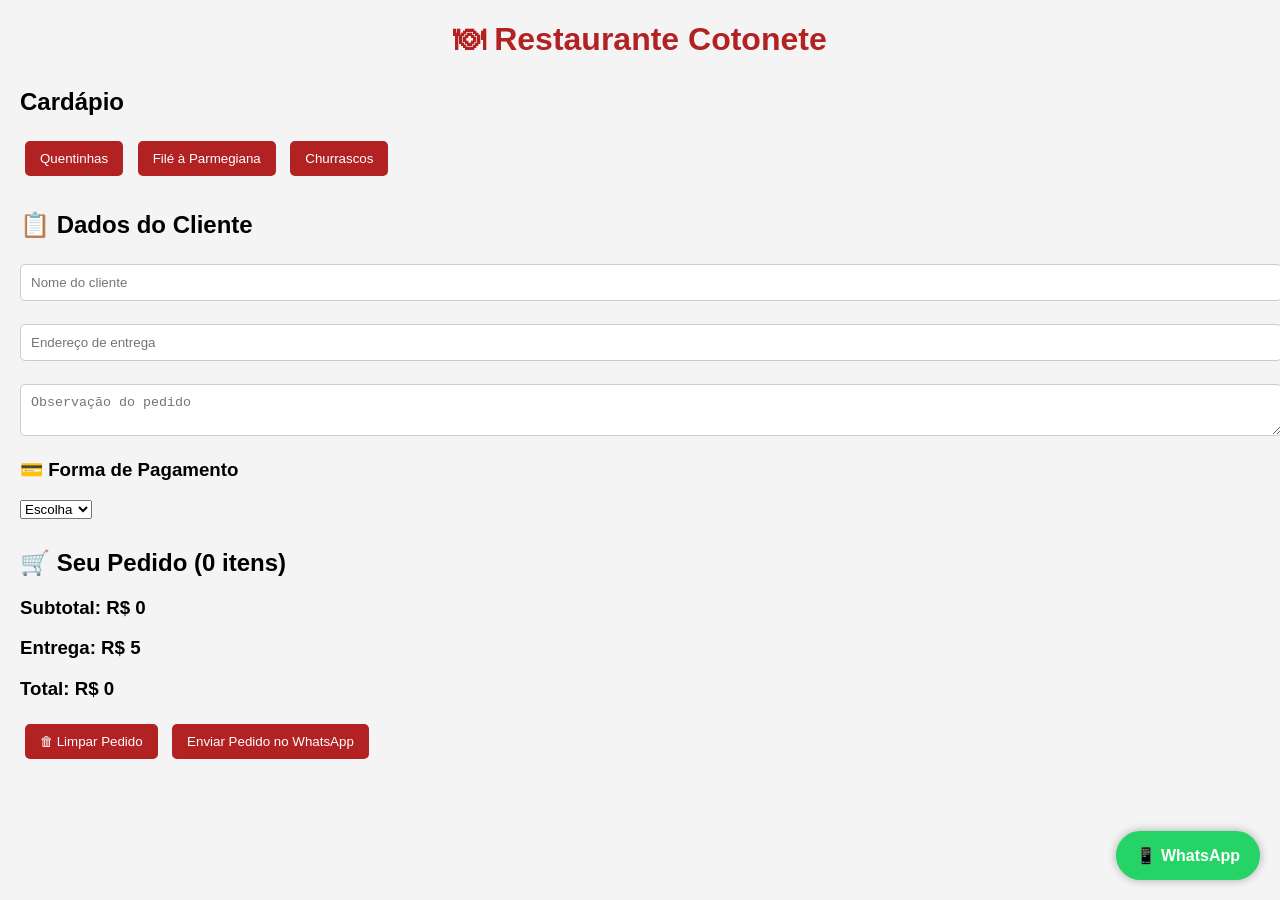
==== index.html @ be073d1e "Add files via upload" ====
<!DOCTYPE html>
<html lang="pt-BR">
<head>

<meta charset="UTF-8">
<meta name="viewport" content="width=device-width, initial-scale=1.0">

<title>Restaurante Cotonete</title>

<link rel="stylesheet" href="css/style.css">

</head>

<body>

<h1>🍽 Restaurante Cotonete</h1>

<h2>Cardápio</h2>

<button onclick="mostrarCategoria('quentinhas')">Quentinhas</button>
<button onclick="mostrarCategoria('parmegiana')">Filé à Parmegiana</button>
<button onclick="mostrarCategoria('churrasco')">Churrascos</button>

<div id="produtos"></div>

<h2>📋 Dados do Cliente</h2>

<input id="nomeCliente" placeholder="Nome do cliente">

<br><br>

<input id="enderecoCliente" placeholder="Endereço de entrega">

<br><br>

<textarea id="observacao" placeholder="Observação do pedido"></textarea>

<h3>💳 Forma de Pagamento</h3>

<select id="pagamento" onchange="verificarPagamento()">

<option value="">Escolha</option>

<option value="Dinheiro">Dinheiro</option>

<option value="Pix">Pix</option>

<option value="Cartão">Cartão</option>

</select>

<div id="trocoDiv" style="display:none; margin-top:10px;">

<input id="troco" placeholder="Troco para quanto?">

</div>

<h2>🛒 Seu Pedido (<span id="contadorItens">0</span> itens)</h2>

<ul id="listaPedido"></ul>

<h3>Subtotal: R$ <span id="subtotal">0</span></h3>

<h3>Entrega: R$ <span id="taxaEntrega">5</span></h3>

<h3>Total: R$ <span id="total">0</span></h3>

<button onclick="limparPedido()">🗑 Limpar Pedido</button>

<button onclick="enviarPedido()">Enviar Pedido no WhatsApp</button>

<script src="data/produtos.js"></script>
<script src="js/script.js"></script>

<a href="https://wa.me/5586998677278" class="whatsapp-botao" target="_blank">
📱 WhatsApp
</a>

</body>
</html>
---- css/style.css ----
body{
    font-family: Arial, Helvetica, sans-serif;
    background-color: #f4f4f4;
    margin: 20px;
}

h1{
    text-align: center;
    color: #b22222;
}

h2{
    margin-top: 30px;
}

button{
    background-color: #b22222;
    color: white;
    border: none;
    padding: 10px 15px;
    margin: 5px;
    cursor: pointer;
    border-radius: 5px;
}

button:hover{
    background-color: #8b0000;
}

#produtos div{
    background: white;
    padding: 15px;
    margin-top: 10px;
    border-radius: 8px;
    box-shadow: 0px 0px 5px rgba(0,0,0,0.1);
}

input, textarea{
    width: 100%;
    padding: 10px;
    margin-top: 5px;
    border-radius: 5px;
    border: 1px solid #ccc;
}

ul{
    list-style: none;
    padding: 0;
}

li{
    background: white;
    padding: 10px;
    margin-top: 5px;
    border-radius: 5px;
}
.whatsapp-botao{

position: fixed;

bottom: 20px;

right: 20px;

background-color: #25D366;

color: white;

padding: 15px 20px;

border-radius: 50px;

font-weight: bold;

text-decoration: none;

box-shadow: 0px 0px 10px rgba(0,0,0,0.3);

}

.whatsapp-botao:hover{

background-color: #1ebe5d;

}
#produtos{
display:grid;
grid-template-columns:repeat(auto-fit,minmax(200px,1fr));
gap:15px;
}

#produtos div{
background:white;
padding:15px;
border-radius:10px;
box-shadow:0px 0px 8px rgba(0,0,0,0.1);
text-align:center;
}
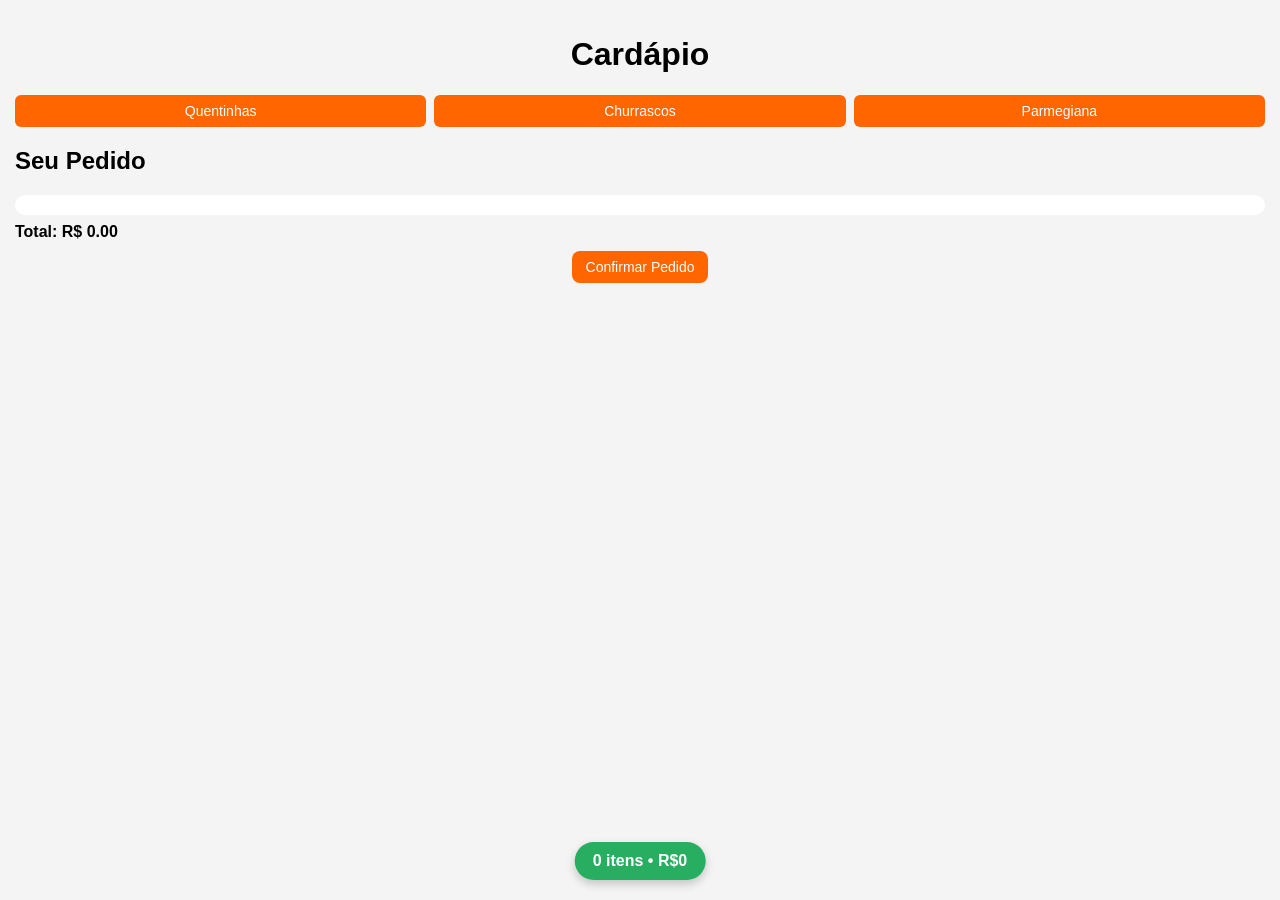
==== commit 4a81336e: "Add files via upload" ====
--- a/index.html
+++ b/index.html
@@ -1,11 +1,12 @@
 <!DOCTYPE html>
 <html lang="pt-BR">
+
 <head>
 
 <meta charset="UTF-8">
 <meta name="viewport" content="width=device-width, initial-scale=1.0">
 
-<title>Restaurante Cotonete</title>
+<title>Cardápio</title>
 
 <link rel="stylesheet" href="css/style.css">
 
@@ -13,68 +14,51 @@
 
 <body>
 
-<h1>🍽 Restaurante Cotonete</h1>
+<h1>Cardápio</h1>
 
-<h2>Cardápio</h2>
+<div class="categorias">
 
 <button onclick="mostrarCategoria('quentinhas')">Quentinhas</button>
-<button onclick="mostrarCategoria('parmegiana')">Filé à Parmegiana</button>
-<button onclick="mostrarCategoria('churrasco')">Churrascos</button>
+<button onclick="mostrarCategoria('churrascos')">Churrascos</button>
+<button onclick="mostrarCategoria('parmegiana')">Parmegiana</button>
+
+</div>
 
 <div id="produtos"></div>
 
-<h2>📋 Dados do Cliente</h2>
+<h2>Seu Pedido</h2>
 
-<input id="nomeCliente" placeholder="Nome do cliente">
+<div id="listaPedido"></div>
 
-<br><br>
+<div class="total">
+Total: R$ <span id="total">0</span>
+</div>
 
-<input id="enderecoCliente" placeholder="Endereço de entrega">
+<div class="botoesPedido">
 
-<br><br>
-
-<textarea id="observacao" placeholder="Observação do pedido"></textarea>
-
-<h3>💳 Forma de Pagamento</h3>
-
-<select id="pagamento" onchange="verificarPagamento()">
-
-<option value="">Escolha</option>
-
-<option value="Dinheiro">Dinheiro</option>
-
-<option value="Pix">Pix</option>
-
-<option value="Cartão">Cartão</option>
-
-</select>
-
-<div id="trocoDiv" style="display:none; margin-top:10px;">
-
-<input id="troco" placeholder="Troco para quanto?">
+<button class="confirmar" onclick="confirmarPedido()">
+Confirmar Pedido
+</button>
 
 </div>
 
-<h2>🛒 Seu Pedido (<span id="contadorItens">0</span> itens)</h2>
+<div id="aviso">Produto adicionado</div>
 
-<ul id="listaPedido"></ul>
+<!-- carrinho fixo -->
 
-<h3>Subtotal: R$ <span id="subtotal">0</span></h3>
+<div id="carrinhoBar" onclick="confirmarPedido()">
 
-<h3>Entrega: R$ <span id="taxaEntrega">5</span></h3>
+<span id="resumoCarrinho">
 
-<h3>Total: R$ <span id="total">0</span></h3>
+0 itens • R$0
 
-<button onclick="limparPedido()">🗑 Limpar Pedido</button>
+</span>
 
-<button onclick="enviarPedido()">Enviar Pedido no WhatsApp</button>
+</div>
 
 <script src="data/produtos.js"></script>
 <script src="js/script.js"></script>
 
-<a href="https://wa.me/5586998677278" class="whatsapp-botao" target="_blank">
-📱 WhatsApp
-</a>
+</body>
 
-</body>
 </html>
--- a/css/style.css
+++ b/css/style.css
@@ -1,98 +1,220 @@
 body{
-    font-family: Arial, Helvetica, sans-serif;
-    background-color: #f4f4f4;
-    margin: 20px;
+
+font-family:Arial;
+background:#f4f4f4;
+margin:0;
+padding:15px;
+
 }
 
 h1{
-    text-align: center;
-    color: #b22222;
-}
-
-h2{
-    margin-top: 30px;
-}
-
-button{
-    background-color: #b22222;
-    color: white;
-    border: none;
-    padding: 10px 15px;
-    margin: 5px;
-    cursor: pointer;
-    border-radius: 5px;
-}
-
-button:hover{
-    background-color: #8b0000;
-}
-
-#produtos div{
-    background: white;
-    padding: 15px;
-    margin-top: 10px;
-    border-radius: 8px;
-    box-shadow: 0px 0px 5px rgba(0,0,0,0.1);
-}
-
-input, textarea{
-    width: 100%;
-    padding: 10px;
-    margin-top: 5px;
-    border-radius: 5px;
-    border: 1px solid #ccc;
-}
-
-ul{
-    list-style: none;
-    padding: 0;
-}
-
-li{
-    background: white;
-    padding: 10px;
-    margin-top: 5px;
-    border-radius: 5px;
-}
-.whatsapp-botao{
-
-position: fixed;
-
-bottom: 20px;
-
-right: 20px;
-
-background-color: #25D366;
-
-color: white;
-
-padding: 15px 20px;
-
-border-radius: 50px;
-
-font-weight: bold;
-
-text-decoration: none;
-
-box-shadow: 0px 0px 10px rgba(0,0,0,0.3);
-
-}
-
-.whatsapp-botao:hover{
-
-background-color: #1ebe5d;
-
-}
-#produtos{
-display:grid;
-grid-template-columns:repeat(auto-fit,minmax(200px,1fr));
-gap:15px;
-}
-
-#produtos div{
+
+text-align:center;
+
+}
+
+.categorias{
+
+display:flex;
+gap:8px;
+overflow-x:auto;
+margin-bottom:15px;
+
+}
+
+.categorias button{
+
+flex:1;
+font-size:14px;
+padding:8px;
+background:#ff6600;
+border:none;
+color:white;
+border-radius:6px;
+
+}
+
+/* PRODUTO */
+
+.produto{
+
 background:white;
-padding:15px;
+padding:12px;
 border-radius:10px;
-box-shadow:0px 0px 8px rgba(0,0,0,0.1);
-text-align:center;
+margin-bottom:10px;
+box-shadow:0 2px 5px rgba(0,0,0,0.08);
+
+}
+
+.produto h3{
+
+font-size:16px;
+margin:0;
+
+}
+
+.preco{
+
+font-weight:bold;
+
+}
+
+.acomp{
+
+font-size:12px;
+color:#777;
+line-height:1.4;
+
+}
+
+/* CONTROLE */
+
+.controle{
+
+display:flex;
+align-items:center;
+gap:8px;
+margin-top:8px;
+
+}
+
+.controle button{
+
+width:28px;
+height:28px;
+border-radius:6px;
+font-size:16px;
+background:#eee;
+border:none;
+
+}
+
+.add{
+
+margin-top:8px;
+background:#27ae60;
+padding:6px 12px;
+font-size:13px;
+border-radius:6px;
+border:none;
+color:white;
+
+}
+
+/* PEDIDO */
+
+#listaPedido{
+
+background:white;
+padding:10px;
+border-radius:10px;
+margin-top:10px;
+
+}
+
+.pedidoItem{
+
+display:flex;
+justify-content:space-between;
+font-size:14px;
+margin-bottom:5px;
+
+}
+
+.total{
+
+font-weight:bold;
+margin-top:8px;
+
+}
+
+.botoesPedido{
+
+display:flex;
+justify-content:center;
+margin-top:10px;
+
+}
+
+.confirmar{
+
+padding:8px 14px;
+font-size:14px;
+background:#ff6600;
+border:none;
+color:white;
+border-radius:8px;
+
+}
+
+.cancelar{
+
+flex:1;
+padding:10px;
+background:#e74c3c;
+border:none;
+color:white;
+border-radius:8px;
+
+}
+
+/* AVISO */
+
+#aviso{
+
+position:fixed;
+bottom:90px;
+left:50%;
+transform:translateX(-50%);
+background:#2ecc71;
+color:white;
+padding:8px 18px;
+border-radius:20px;
+font-size:13px;
+opacity:0;
+transition:0.3s;
+
+}
+
+#aviso.mostrar{
+
+opacity:1;
+
+}
+
+/* CARRINHO FIXO */
+
+#carrinhoBar{
+
+position:fixed;
+bottom:20px;
+left:50%;
+transform:translateX(-50%);
+
+background:#27ae60;
+color:white;
+
+padding:10px 18px;
+
+border-radius:25px;
+
+font-weight:bold;
+
+box-shadow:0 4px 10px rgba(0,0,0,0.2);
+
+cursor:pointer;
+
+}
+.remover{
+
+background:none;
+border:none;
+font-size:16px;
+cursor:pointer;
+
+}
+body{
+
+padding-bottom:120px;
+
 }
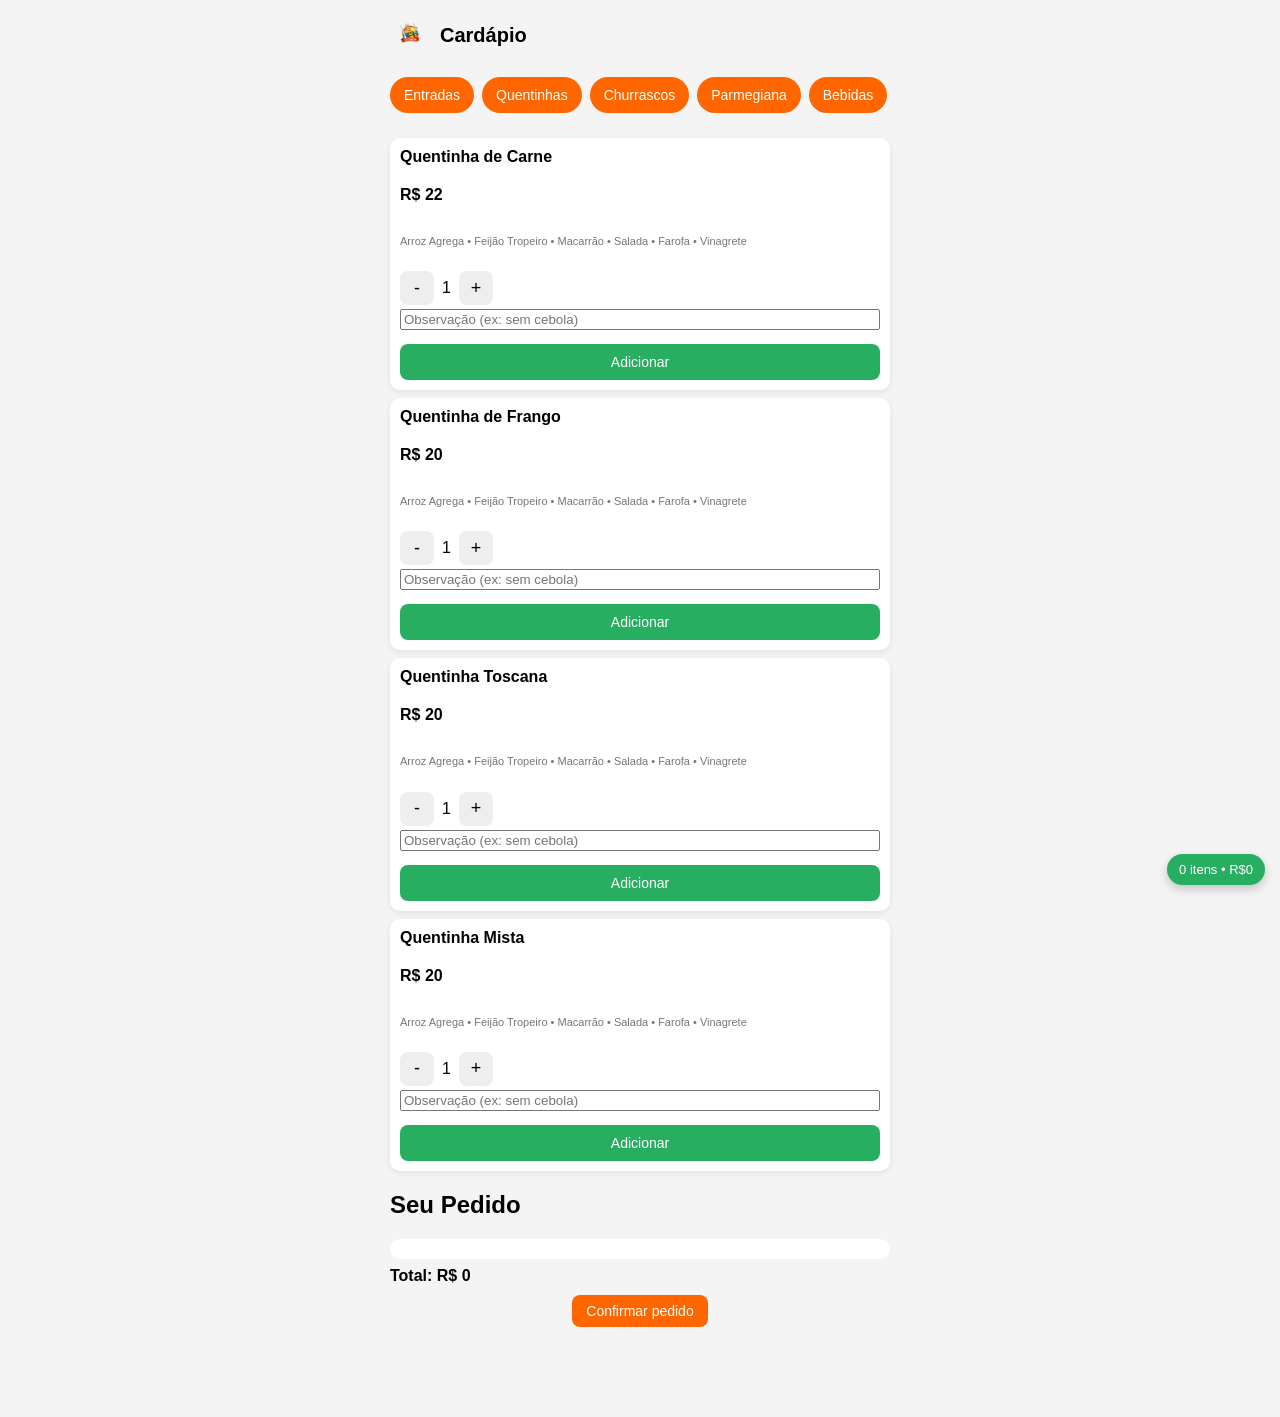
==== commit c443f34c: "Add files via upload" ====
--- a/index.html
+++ b/index.html
@@ -5,6 +5,7 @@
 
 <meta charset="UTF-8">
 <meta name="viewport" content="width=device-width, initial-scale=1.0">
+<meta name="theme-color" content="#27ae60">
 
 <title>Cardápio</title>
 
@@ -14,17 +15,32 @@
 
 <body>
 
+<!-- TOPO -->
+
+<div class="topo">
+
+<img src="img/logo.png" class="logo">
 <h1>Cardápio</h1>
+
+</div>
+
+<!-- CATEGORIAS -->
 
 <div class="categorias">
 
+<button onclick="mostrarCategoria('entradas')">Entradas</button>
 <button onclick="mostrarCategoria('quentinhas')">Quentinhas</button>
 <button onclick="mostrarCategoria('churrascos')">Churrascos</button>
 <button onclick="mostrarCategoria('parmegiana')">Parmegiana</button>
+<button onclick="mostrarCategoria('bebidas')">Bebidas</button>
 
 </div>
 
+<!-- PRODUTOS -->
+
 <div id="produtos"></div>
+
+<!-- PEDIDO -->
 
 <h2>Seu Pedido</h2>
 
@@ -37,21 +53,21 @@
 <div class="botoesPedido">
 
 <button class="confirmar" onclick="confirmarPedido()">
-Confirmar Pedido
+Confirmar pedido
 </button>
 
 </div>
 
+<!-- AVISO -->
+
 <div id="aviso">Produto adicionado</div>
 
-<!-- carrinho fixo -->
+<!-- CARRINHO FIXO -->
 
-<div id="carrinhoBar" onclick="confirmarPedido()">
+<div id="carrinhoBar" onclick="abrirCarrinho()">
 
 <span id="resumoCarrinho">
-
 0 itens • R$0
-
 </span>
 
 </div>
--- a/css/style.css
+++ b/css/style.css
@@ -4,45 +4,84 @@
 background:#f4f4f4;
 margin:0;
 padding:15px;
-
-}
-
-h1{
-
-text-align:center;
-
-}
+max-width:500px;
+margin:auto;
+padding-bottom:90px;
+
+}
+
+/* TOPO */
+
+.topo{
+
+display:flex;
+align-items:center;
+gap:10px;
+margin-bottom:12px;
+
+}
+
+.logo{
+
+width:40px;
+height:40px;
+object-fit:contain;
+
+}
+
+.topo h1{
+
+font-size:20px;
+margin:0;
+
+}
+/* CATEGORIAS */
 
 .categorias{
+
+position:sticky;
+top:0;
 
 display:flex;
 gap:8px;
 overflow-x:auto;
+
+background:#f4f4f4;
+
+padding:10px 0;
+
 margin-bottom:15px;
 
+z-index:100;
+
 }
 
 .categorias button{
 
-flex:1;
-font-size:14px;
-padding:8px;
+flex:0 0 auto;
+font-size:14px;
+padding:10px 14px;
 background:#ff6600;
 border:none;
 color:white;
-border-radius:6px;
-
-}
-
-/* PRODUTO */
+border-radius:20px;
+
+}
+
+/* PRODUTOS */
 
 .produto{
 
 background:white;
-padding:12px;
+padding:10px;
 border-radius:10px;
-margin-bottom:10px;
-box-shadow:0 2px 5px rgba(0,0,0,0.08);
+margin-bottom:8px;
+
+box-shadow:0 2px 6px rgba(0,0,0,0.08);
+
+display:flex;
+flex-direction:column;
+gap:4px;
 
 }
 
@@ -61,13 +100,13 @@
 
 .acomp{
 
-font-size:12px;
+font-size:11px;
 color:#777;
-line-height:1.4;
-
-}
-
-/* CONTROLE */
+line-height:1.2;
+
+}
+
+/* CONTROLE QUANTIDADE */
 
 .controle{
 
@@ -80,24 +119,36 @@
 
 .controle button{
 
-width:28px;
-height:28px;
-border-radius:6px;
-font-size:16px;
+width:34px;
+height:34px;
+
+border-radius:8px;
+font-size:18px;
+
 background:#eee;
 border:none;
 
 }
 
+/* BOTÃO ADICIONAR */
+
 .add{
 
-margin-top:8px;
+margin-top:10px;
+
 background:#27ae60;
-padding:6px 12px;
-font-size:13px;
-border-radius:6px;
-border:none;
-color:white;
+
+padding:10px;
+
+font-size:14px;
+
+border-radius:8px;
+
+border:none;
+
+color:white;
+
+width:100%;
 
 }
 
@@ -141,17 +192,6 @@
 padding:8px 14px;
 font-size:14px;
 background:#ff6600;
-border:none;
-color:white;
-border-radius:8px;
-
-}
-
-.cancelar{
-
-flex:1;
-padding:10px;
-background:#e74c3c;
 border:none;
 color:white;
 border-radius:8px;
@@ -187,24 +227,24 @@
 #carrinhoBar{
 
 position:fixed;
-bottom:20px;
-left:50%;
-transform:translateX(-50%);
+bottom:15px;
+right:15px;
 
 background:#27ae60;
 color:white;
 
-padding:10px 18px;
-
-border-radius:25px;
-
-font-weight:bold;
+padding:8px 12px;
+
+border-radius:20px;
+
+font-size:13px;
 
 box-shadow:0 4px 10px rgba(0,0,0,0.2);
 
 cursor:pointer;
 
 }
+
 .remover{
 
 background:none;
@@ -212,9 +252,4 @@
 font-size:16px;
 cursor:pointer;
 
-}
-body{
-
-padding-bottom:120px;
-
 }
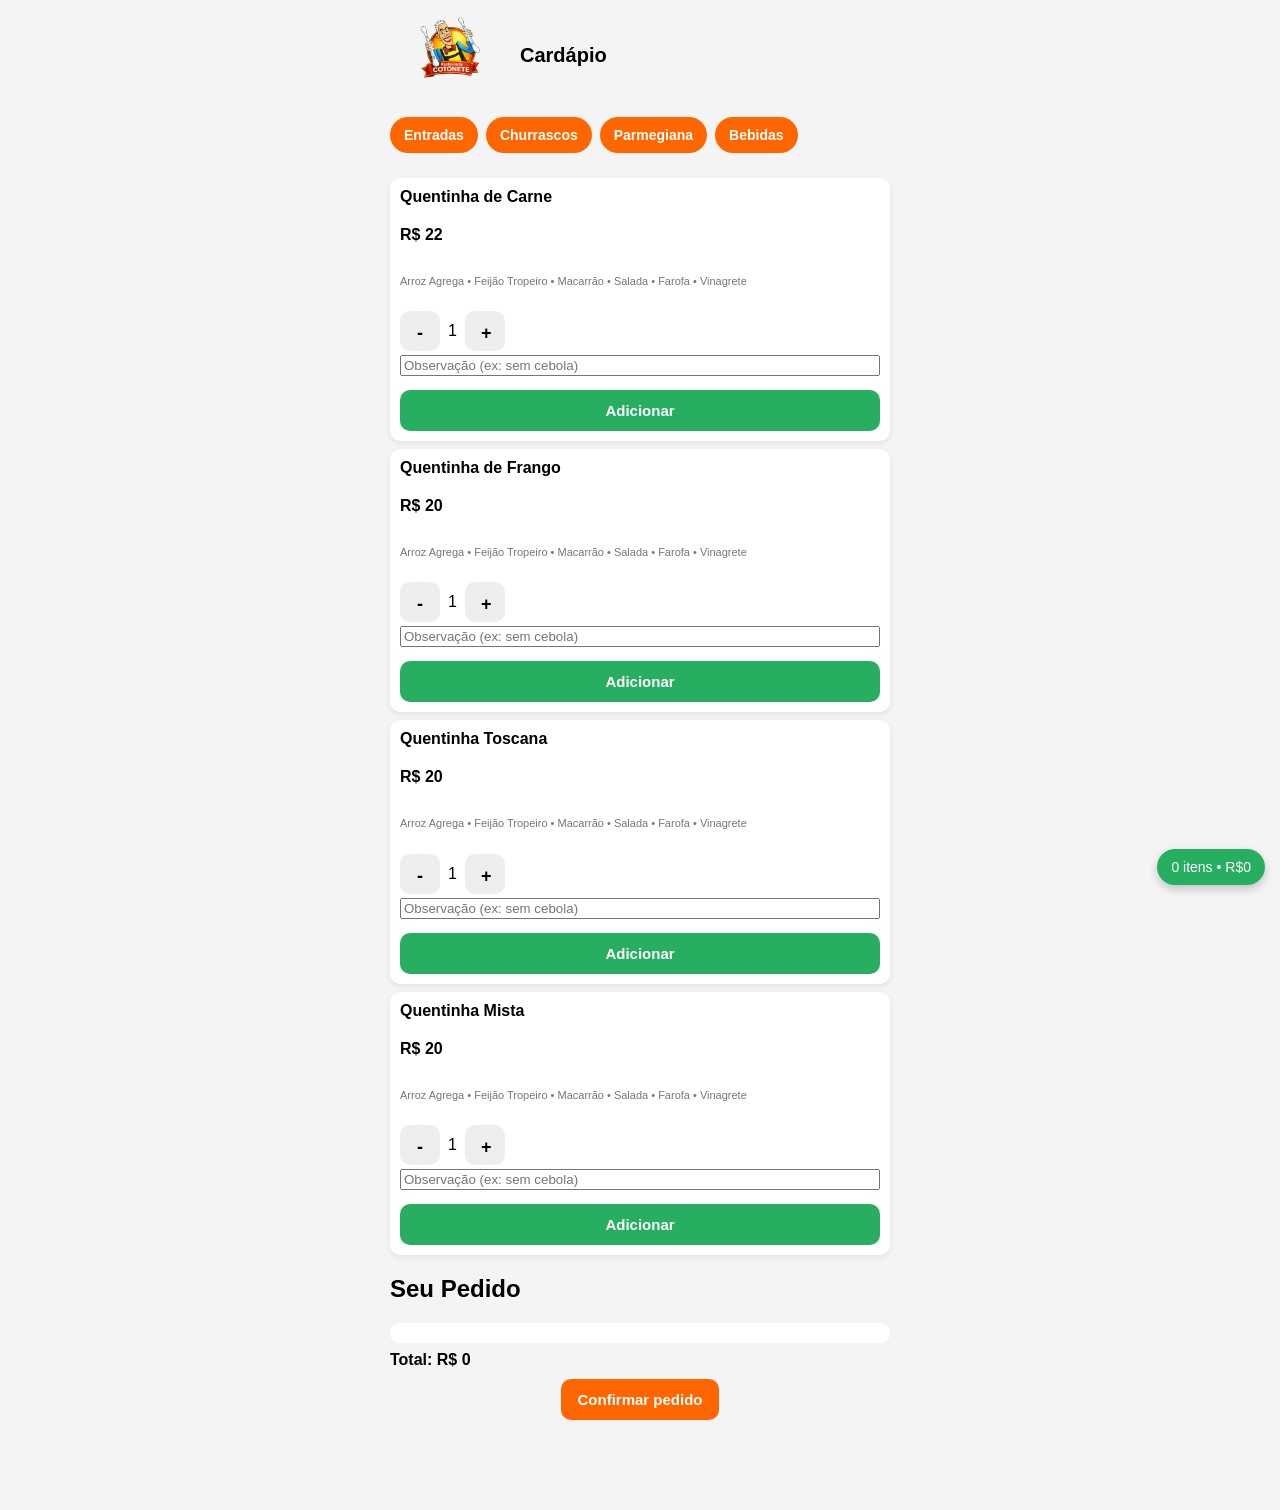
==== commit e70a9f3d: "Add files via upload" ====
--- a/index.html
+++ b/index.html
@@ -15,8 +15,6 @@
 
 <body>
 
-<!-- TOPO -->
-
 <div class="topo">
 
 <img src="img/logo.png" class="logo">
@@ -24,23 +22,16 @@
 
 </div>
 
-<!-- CATEGORIAS -->
-
 <div class="categorias">
 
 <button onclick="mostrarCategoria('entradas')">Entradas</button>
-<button onclick="mostrarCategoria('quentinhas')">Quentinhas</button>
 <button onclick="mostrarCategoria('churrascos')">Churrascos</button>
 <button onclick="mostrarCategoria('parmegiana')">Parmegiana</button>
 <button onclick="mostrarCategoria('bebidas')">Bebidas</button>
 
 </div>
 
-<!-- PRODUTOS -->
-
 <div id="produtos"></div>
-
-<!-- PEDIDO -->
 
 <h2>Seu Pedido</h2>
 
@@ -58,11 +49,7 @@
 
 </div>
 
-<!-- AVISO -->
-
 <div id="aviso">Produto adicionado</div>
-
-<!-- CARRINHO FIXO -->
 
 <div id="carrinhoBar" onclick="abrirCarrinho()">
 
--- a/css/style.css
+++ b/css/style.css
@@ -1,255 +1,258 @@
 body{
-
-font-family:Arial;
-background:#f4f4f4;
-margin:0;
-padding:15px;
-max-width:500px;
-margin:auto;
-padding-bottom:90px;
-
+    font-family: Arial;
+    background: #f4f4f4;
+    margin: 0;
+    padding: 15px;
+    max-width: 500px;
+    margin: auto;
+    padding-bottom: 90px;
+}
+
+/* BOTÕES (GLOBAL) */
+button{
+    padding: 12px 16px;
+    border-radius: 10px;
+    border: none;
+    font-size: 16px;
+    font-weight: bold;
+    cursor: pointer;
 }
 
 /* TOPO */
-
 .topo{
-
-display:flex;
-align-items:center;
-gap:10px;
-margin-bottom:12px;
-
+    display: flex;
+    align-items: center;
+    gap: 10px;
+    margin-bottom: 12px;
 }
 
 .logo{
-
-width:40px;
-height:40px;
-object-fit:contain;
-
+    width: 50%;
+    max-width: 120px;
+    height: auto;
+    object-fit: contain;
 }
 
 .topo h1{
-
-font-size:20px;
-margin:0;
-
-}
+    font-size: 20px;
+    margin: 0;
+}
+
 /* CATEGORIAS */
-
 .categorias{
-
-position:sticky;
-top:0;
-
-display:flex;
-gap:8px;
-overflow-x:auto;
-
-background:#f4f4f4;
-
-padding:10px 0;
-
-margin-bottom:15px;
-
-z-index:100;
-
+    position: sticky;
+    top: 0;
+    display: flex;
+    gap: 8px;
+    overflow-x: auto;
+    background: #f4f4f4;
+    padding: 10px 0;
+    margin-bottom: 15px;
+    z-index: 100;
 }
 
 .categorias button{
-
-flex:0 0 auto;
-font-size:14px;
-padding:10px 14px;
-background:#ff6600;
-border:none;
-color:white;
-border-radius:20px;
-
+    flex: 0 0 auto;
+    font-size: 14px;
+    padding: 10px 14px;
+    background: #ff6600;
+    border: none;
+    color: white;
+    border-radius: 20px;
 }
 
 /* PRODUTOS */
-
 .produto{
-
-background:white;
-padding:10px;
-border-radius:10px;
-margin-bottom:8px;
-
-box-shadow:0 2px 6px rgba(0,0,0,0.08);
-
-display:flex;
-flex-direction:column;
-gap:4px;
-
+    background: white;
+    padding: 10px;
+    border-radius: 10px;
+    margin-bottom: 8px;
+    box-shadow: 0 2px 6px rgba(0,0,0,0.08);
+    display: flex;
+    flex-direction: column;
+    gap: 4px;
 }
 
 .produto h3{
-
-font-size:16px;
-margin:0;
-
+    font-size: 16px;
+    margin: 0;
 }
 
 .preco{
-
-font-weight:bold;
-
+    font-weight: bold;
 }
 
 .acomp{
-
-font-size:11px;
-color:#777;
-line-height:1.2;
-
+    font-size: 11px;
+    color: #777;
+    line-height: 1.2;
 }
 
 /* CONTROLE QUANTIDADE */
-
 .controle{
-
-display:flex;
-align-items:center;
-gap:8px;
-margin-top:8px;
-
+    display: flex;
+    align-items: center;
+    gap: 8px;
+    margin-top: 8px;
 }
 
 .controle button{
-
-width:34px;
-height:34px;
-
-border-radius:8px;
-font-size:18px;
-
-background:#eee;
-border:none;
-
+    width: 40px;
+    height: 40px;
+    border-radius: 10px;
+    font-size: 18px;
+    background: #eee;
+    border: none;
 }
 
 /* BOTÃO ADICIONAR */
-
 .add{
-
-margin-top:10px;
-
-background:#27ae60;
-
-padding:10px;
-
-font-size:14px;
-
-border-radius:8px;
-
-border:none;
-
-color:white;
-
-width:100%;
-
+    margin-top: 10px;
+    background: #27ae60;
+    padding: 12px;
+    font-size: 15px;
+    border-radius: 10px;
+    border: none;
+    color: white;
+    width: 100%;
 }
 
 /* PEDIDO */
-
 #listaPedido{
-
-background:white;
-padding:10px;
-border-radius:10px;
-margin-top:10px;
-
+    background: white;
+    padding: 10px;
+    border-radius: 10px;
+    margin-top: 10px;
 }
 
 .pedidoItem{
-
-display:flex;
-justify-content:space-between;
-font-size:14px;
-margin-bottom:5px;
-
+    display: flex;
+    justify-content: space-between;
+    font-size: 14px;
+    margin-bottom: 5px;
 }
 
 .total{
-
-font-weight:bold;
-margin-top:8px;
-
-}
-
+    font-weight: bold;
+    margin-top: 8px;
+}
+
+/* BOTÕES DO PEDIDO */
 .botoesPedido{
-
-display:flex;
-justify-content:center;
-margin-top:10px;
-
+    display: flex;
+    justify-content: center;
+    margin-top: 10px;
 }
 
 .confirmar{
-
-padding:8px 14px;
-font-size:14px;
-background:#ff6600;
-border:none;
-color:white;
-border-radius:8px;
-
+    padding: 12px 16px;
+    font-size: 15px;
+    background: #ff6600;
+    color: white;
+    border-radius: 10px;
+}
+
+/* FORMULÁRIO CLIENTE */
+.form{
+    background: white;
+    padding: 20px;
+    border-radius: 12px;
+    box-shadow: 0 2px 8px rgba(0,0,0,0.1);
+}
+
+.form input{
+    width: 100%;
+    padding: 12px;
+    margin-bottom: 10px;
+    border-radius: 8px;
+    border: 1px solid #ddd;
+    font-size: 15px;
+}
+
+.form button{
+    width: 100%;
+    margin-top: 10px;
+    background: #27ae60;
+    color: white;
+}
+
+/* RETIRADA / ENTREGA */
+.tipoPedido{
+    display: flex;
+    gap: 10px;
+    margin-bottom: 15px;
+}
+
+.tipoPedido button{
+    flex: 1;
+    background: #eee;
+    color: #333;
+    padding: 14px;
+    font-size: 15px;
+}
+
+/* PAGAMENTO */
+.opcoes-pagamento{
+    display: flex;
+    gap: 10px;
+    margin-top: 20px;
+}
+
+.opcoes-pagamento button{
+    flex: 1;
+    background: #eee;
+    color: #333;
+    padding: 14px;
+}
+
+/* RESUMO */
+.resumo-botoes{
+    display: flex;
+    gap: 10px;
+    margin-top: 15px;
+}
+
+.resumo-botoes button{
+    flex: 1;
 }
 
 /* AVISO */
-
 #aviso{
-
-position:fixed;
-bottom:90px;
-left:50%;
-transform:translateX(-50%);
-background:#2ecc71;
-color:white;
-padding:8px 18px;
-border-radius:20px;
-font-size:13px;
-opacity:0;
-transition:0.3s;
-
+    position: fixed;
+    bottom: 90px;
+    left: 50%;
+    transform: translateX(-50%);
+    background: #2ecc71;
+    color: white;
+    padding: 8px 18px;
+    border-radius: 20px;
+    font-size: 13px;
+    opacity: 0;
+    transition: 0.3s;
 }
 
 #aviso.mostrar{
-
-opacity:1;
-
+    opacity: 1;
 }
 
 /* CARRINHO FIXO */
-
 #carrinhoBar{
-
-position:fixed;
-bottom:15px;
-right:15px;
-
-background:#27ae60;
-color:white;
-
-padding:8px 12px;
-
-border-radius:20px;
-
-font-size:13px;
-
-box-shadow:0 4px 10px rgba(0,0,0,0.2);
-
-cursor:pointer;
-
-}
-
+    position: fixed;
+    bottom: 15px;
+    right: 15px;
+    background: #27ae60;
+    color: white;
+    padding: 10px 14px;
+    border-radius: 20px;
+    font-size: 14px;
+    box-shadow: 0 4px 10px rgba(0,0,0,0.2);
+    cursor: pointer;
+}
+
+/* REMOVE ITEM */
 .remover{
-
-background:none;
-border:none;
-font-size:16px;
-cursor:pointer;
-
+    background: none;
+    border: none;
+    font-size: 16px;
+    cursor: pointer;
 }
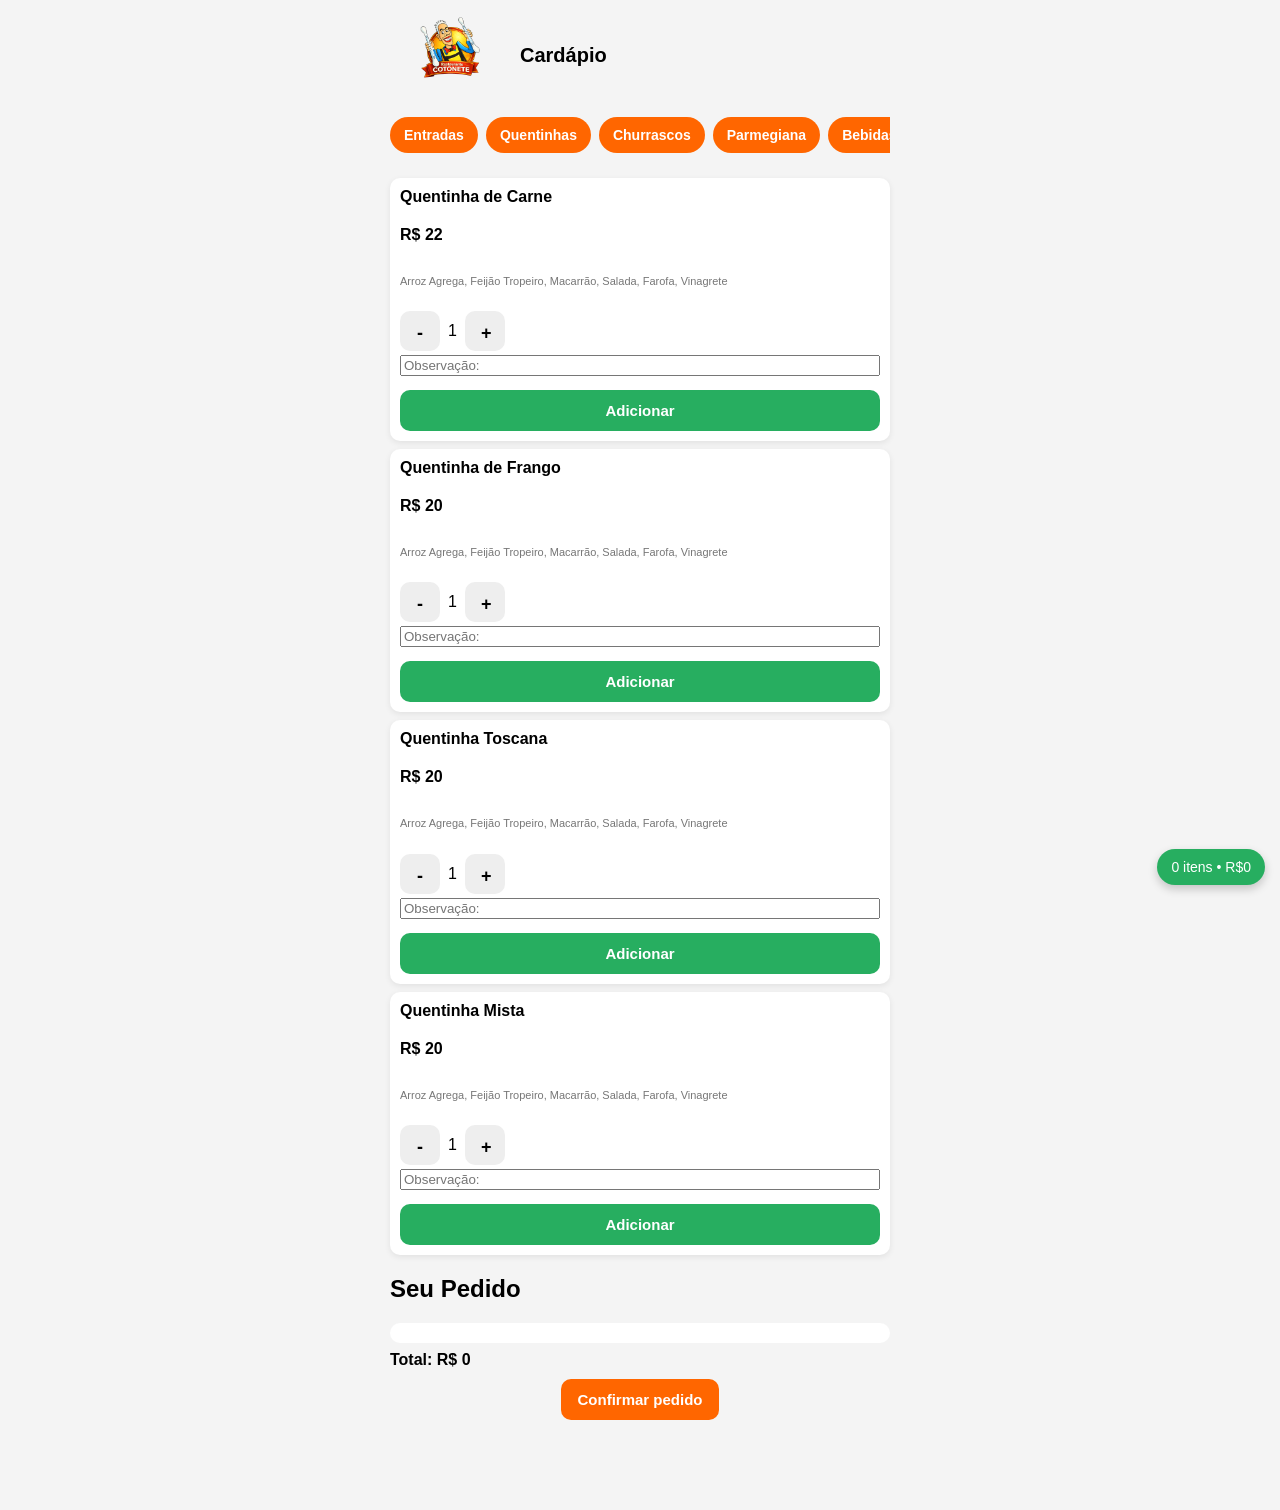
==== commit 1b2999dd: "Add files via upload" ====
--- a/index.html
+++ b/index.html
@@ -25,6 +25,7 @@
 <div class="categorias">
 
 <button onclick="mostrarCategoria('entradas')">Entradas</button>
+<button onclick="mostrarCategoria('quentinhas')">Quentinhas</button>
 <button onclick="mostrarCategoria('churrascos')">Churrascos</button>
 <button onclick="mostrarCategoria('parmegiana')">Parmegiana</button>
 <button onclick="mostrarCategoria('bebidas')">Bebidas</button>
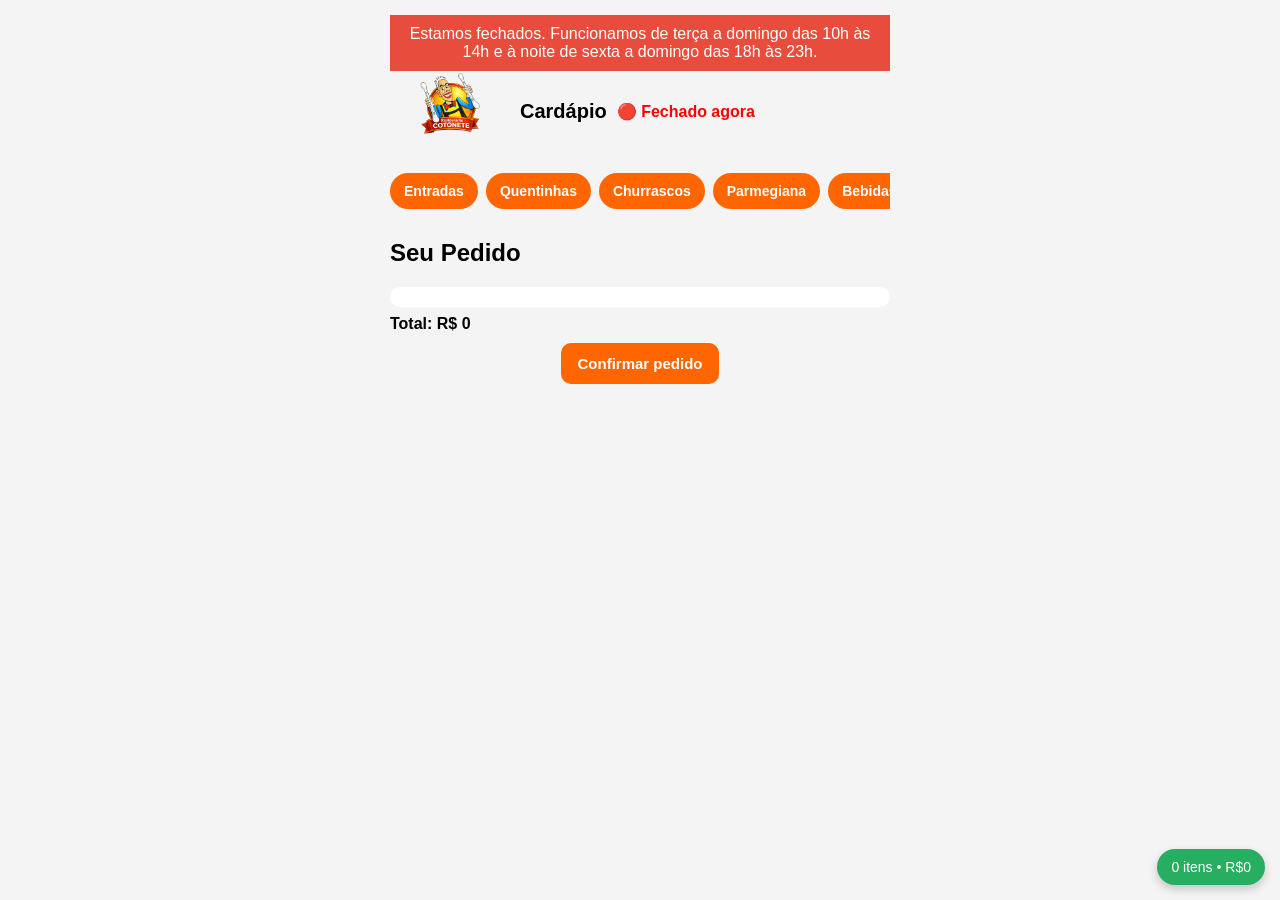
==== commit be37ab7f: "Add files via upload" ====
--- a/index.html
+++ b/index.html
@@ -15,10 +15,16 @@
 
 <body>
 
+<div id="avisoFechado" style="display:none; background:#e74c3c; color:white; padding:10px; text-align:center;">
+</div>
+
 <div class="topo">
 
 <img src="img/logo.png" class="logo">
+
 <h1>Cardápio</h1>
+
+<p id="statusLoja" style="font-weight:bold;"></p>
 
 </div>
 
@@ -53,16 +59,33 @@
 <div id="aviso">Produto adicionado</div>
 
 <div id="carrinhoBar" onclick="abrirCarrinho()">
-
 <span id="resumoCarrinho">
 0 itens • R$0
 </span>
-
 </div>
 
 <script src="data/produtos.js"></script>
 <script src="js/script.js"></script>
 
+
+<script>
+window.addEventListener("load", function(){
+
+    const status = document.getElementById("statusLoja")
+
+    if (typeof restauranteAberto === "function") {
+        if (restauranteAberto()) {
+            status.innerText = "🟢 Aberto agora"
+            status.style.color = "green"
+        } else {
+            status.innerText = "🔴 Fechado agora"
+            status.style.color = "red"
+        }
+    }
+
+})
+</script>
+
 </body>
 
 </html>
--- a/css/style.css
+++ b/css/style.css
@@ -8,7 +8,6 @@
     padding-bottom: 90px;
 }
 
-/* BOTÕES (GLOBAL) */
 button{
     padding: 12px 16px;
     border-radius: 10px;
@@ -18,7 +17,6 @@
     cursor: pointer;
 }
 
-/* TOPO */
 .topo{
     display: flex;
     align-items: center;
@@ -38,7 +36,6 @@
     margin: 0;
 }
 
-/* CATEGORIAS */
 .categorias{
     position: sticky;
     top: 0;
@@ -61,7 +58,6 @@
     border-radius: 20px;
 }
 
-/* PRODUTOS */
 .produto{
     background: white;
     padding: 10px;
@@ -88,7 +84,6 @@
     line-height: 1.2;
 }
 
-/* CONTROLE QUANTIDADE */
 .controle{
     display: flex;
     align-items: center;
@@ -105,7 +100,6 @@
     border: none;
 }
 
-/* BOTÃO ADICIONAR */
 .add{
     margin-top: 10px;
     background: #27ae60;
@@ -117,7 +111,6 @@
     width: 100%;
 }
 
-/* PEDIDO */
 #listaPedido{
     background: white;
     padding: 10px;
@@ -137,7 +130,6 @@
     margin-top: 8px;
 }
 
-/* BOTÕES DO PEDIDO */
 .botoesPedido{
     display: flex;
     justify-content: center;
@@ -152,7 +144,6 @@
     border-radius: 10px;
 }
 
-/* FORMULÁRIO CLIENTE */
 .form{
     background: white;
     padding: 20px;
@@ -176,7 +167,6 @@
     color: white;
 }
 
-/* RETIRADA / ENTREGA */
 .tipoPedido{
     display: flex;
     gap: 10px;
@@ -190,8 +180,6 @@
     padding: 14px;
     font-size: 15px;
 }
-
-/* PAGAMENTO */
 .opcoes-pagamento{
     display: flex;
     gap: 10px;
@@ -205,7 +193,6 @@
     padding: 14px;
 }
 
-/* RESUMO */
 .resumo-botoes{
     display: flex;
     gap: 10px;
@@ -216,7 +203,6 @@
     flex: 1;
 }
 
-/* AVISO */
 #aviso{
     position: fixed;
     bottom: 90px;
@@ -235,7 +221,6 @@
     opacity: 1;
 }
 
-/* CARRINHO FIXO */
 #carrinhoBar{
     position: fixed;
     bottom: 15px;
@@ -249,7 +234,6 @@
     cursor: pointer;
 }
 
-/* REMOVE ITEM */
 .remover{
     background: none;
     border: none;
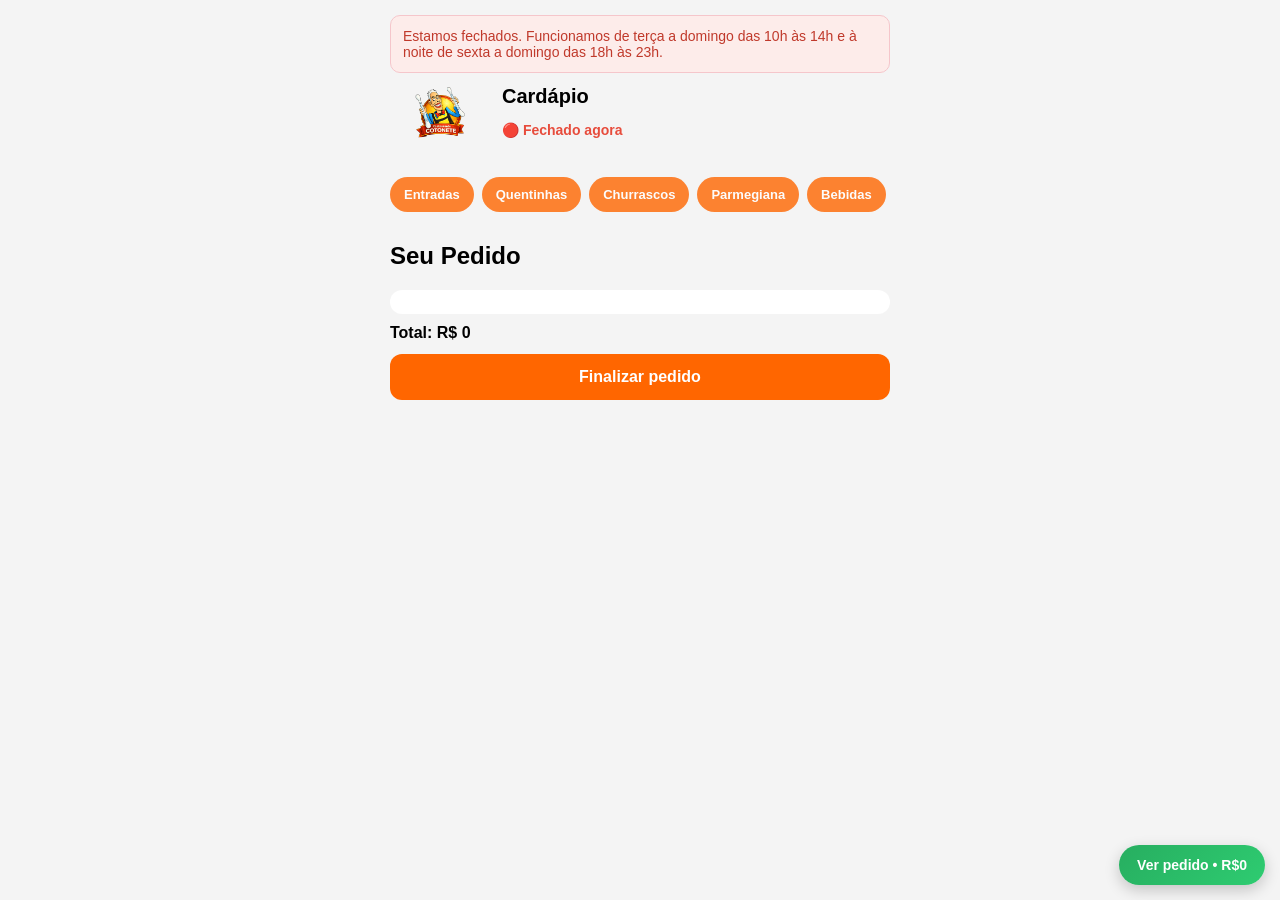
==== commit 12937466: "Add files via upload 3.0" ====
--- a/index.html
+++ b/index.html
@@ -15,58 +15,59 @@
 
 <body>
 
-<div id="avisoFechado" style="display:none; background:#e74c3c; color:white; padding:10px; text-align:center;">
-</div>
+<div id="avisoFechado" class="aviso-fechado"></div>
 
 <div class="topo">
 
-<img src="img/logo.png" class="logo">
+    <img src="img/logo.png" class="logo">
 
-<h1>Cardápio</h1>
-
-<p id="statusLoja" style="font-weight:bold;"></p>
+    <div class="info-topo">
+        <h1>Cardápio</h1>
+        <p id="statusLoja" class="status-loja"></p>
+    </div>
 
 </div>
 
 <div class="categorias">
 
-<button onclick="mostrarCategoria('entradas')">Entradas</button>
-<button onclick="mostrarCategoria('quentinhas')">Quentinhas</button>
-<button onclick="mostrarCategoria('churrascos')">Churrascos</button>
-<button onclick="mostrarCategoria('parmegiana')">Parmegiana</button>
-<button onclick="mostrarCategoria('bebidas')">Bebidas</button>
+    <button onclick="mostrarCategoria('entradas')">Entradas</button>
+    <button onclick="mostrarCategoria('quentinhas')">Quentinhas</button>
+    <button onclick="mostrarCategoria('churrascos')">Churrascos</button>
+    <button onclick="mostrarCategoria('parmegiana')">Parmegiana</button>
+    <button onclick="mostrarCategoria('bebidas')">Bebidas</button>
 
 </div>
 
-<div id="produtos"></div>
+<div id="produtos" class="produtos-container"></div>
 
-<h2>Seu Pedido</h2>
+<div class="pedido-container">
 
-<div id="listaPedido"></div>
+    <h2>Seu Pedido</h2>
 
-<div class="total">
-Total: R$ <span id="total">0</span>
-</div>
+    <div id="listaPedido"></div>
 
-<div class="botoesPedido">
+    <div class="total">
+        Total: R$ <span id="total">0</span>
+    </div>
 
-<button class="confirmar" onclick="confirmarPedido()">
-Confirmar pedido
-</button>
+    <div class="botoesPedido">
+        <button class="confirmar" onclick="confirmarPedido()">
+            Finalizar pedido
+        </button>
+    </div>
 
 </div>
 
-<div id="aviso">Produto adicionado</div>
+<div id="aviso" class="aviso">Produto adicionado</div>
 
-<div id="carrinhoBar" onclick="abrirCarrinho()">
-<span id="resumoCarrinho">
-0 itens • R$0
-</span>
+<div id="carrinhoBar" class="carrinho-bar" onclick="abrirCarrinho()">
+    <span id="resumoCarrinho">
+        Ver pedido • R$0
+    </span>
 </div>
 
 <script src="data/produtos.js"></script>
 <script src="js/script.js"></script>
-
 
 <script>
 window.addEventListener("load", function(){
@@ -76,10 +77,10 @@
     if (typeof restauranteAberto === "function") {
         if (restauranteAberto()) {
             status.innerText = "🟢 Aberto agora"
-            status.style.color = "green"
+            status.classList.add("aberto")
         } else {
             status.innerText = "🔴 Fechado agora"
-            status.style.color = "red"
+            status.classList.add("fechado")
         }
     }
 
@@ -87,5 +88,4 @@
 </script>
 
 </body>
-
 </html>
--- a/css/style.css
+++ b/css/style.css
@@ -5,37 +5,56 @@
     padding: 15px;
     max-width: 500px;
     margin: auto;
-    padding-bottom: 90px;
-}
-
+    padding-bottom: 100px;
+}
+
+/* BOTÕES GERAIS */
 button{
     padding: 12px 16px;
-    border-radius: 10px;
+    border-radius: 12px;
     border: none;
-    font-size: 16px;
+    font-size: 15px;
     font-weight: bold;
     cursor: pointer;
-}
-
+    transition: 0.2s;
+}
+
+button:active{
+    transform: scale(0.97);
+}
+
+/* TOPO */
 .topo{
     display: flex;
     align-items: center;
-    gap: 10px;
-    margin-bottom: 12px;
+    gap: 12px;
+    margin-bottom: 15px;
 }
 
 .logo{
-    width: 50%;
-    max-width: 120px;
+    width: 100px;
     height: auto;
-    object-fit: contain;
-}
-
-.topo h1{
+}
+
+.info-topo h1{
     font-size: 20px;
     margin: 0;
 }
 
+.status-loja{
+    font-size: 14px;
+    font-weight: bold;
+}
+
+.status-loja.aberto{
+    color: #27ae60;
+}
+
+.status-loja.fechado{
+    color: #e74c3c;
+}
+
+/* CATEGORIAS */
 .categorias{
     position: sticky;
     top: 0;
@@ -50,23 +69,28 @@
 
 .categorias button{
     flex: 0 0 auto;
-    font-size: 14px;
+    font-size: 13px;
     padding: 10px 14px;
     background: #ff6600;
-    border: none;
     color: white;
     border-radius: 20px;
-}
-
+    opacity: 0.8;
+}
+
+.categorias button:hover{
+    opacity: 1;
+}
+
+/* PRODUTOS */
 .produto{
     background: white;
-    padding: 10px;
-    border-radius: 10px;
-    margin-bottom: 8px;
-    box-shadow: 0 2px 6px rgba(0,0,0,0.08);
+    padding: 14px;
+    border-radius: 14px;
+    margin-bottom: 12px;
+    box-shadow: 0 3px 10px rgba(0,0,0,0.08);
     display: flex;
     flex-direction: column;
-    gap: 4px;
+    gap: 6px;
 }
 
 .produto h3{
@@ -74,47 +98,56 @@
     margin: 0;
 }
 
+/* PREÇO */
 .preco{
     font-weight: bold;
-}
-
+    font-size: 18px;
+    color: #27ae60;
+}
+
+/* ACOMPANHAMENTO */
 .acomp{
-    font-size: 11px;
+    font-size: 12px;
     color: #777;
-    line-height: 1.2;
-}
-
+    line-height: 1.3;
+}
+
+/* CONTROLE QUANTIDADE */
 .controle{
     display: flex;
     align-items: center;
-    gap: 8px;
+    gap: 10px;
     margin-top: 8px;
 }
 
 .controle button{
-    width: 40px;
-    height: 40px;
-    border-radius: 10px;
+    width: 42px;
+    height: 42px;
+    border-radius: 12px;
     font-size: 18px;
     background: #eee;
-    border: none;
-}
-
+}
+
+/* BOTÃO ADICIONAR */
 .add{
     margin-top: 10px;
-    background: #27ae60;
-    padding: 12px;
+    background: linear-gradient(135deg, #27ae60, #2ecc71);
+    padding: 14px;
     font-size: 15px;
-    border-radius: 10px;
-    border: none;
+    border-radius: 12px;
     color: white;
     width: 100%;
+}
+
+/* PEDIDO */
+.pedido-container{
+    margin-top: 20px;
 }
 
 #listaPedido{
     background: white;
-    padding: 10px;
-    border-radius: 10px;
+    padding: 12px;
+    border-radius: 12px;
     margin-top: 10px;
 }
 
@@ -122,51 +155,50 @@
     display: flex;
     justify-content: space-between;
     font-size: 14px;
-    margin-bottom: 5px;
-}
-
+    margin-bottom: 6px;
+}
+
+/* TOTAL */
 .total{
     font-weight: bold;
-    margin-top: 8px;
-}
-
+    font-size: 16px;
+    margin-top: 10px;
+}
+
+/* BOTÃO FINALIZAR */
 .botoesPedido{
     display: flex;
     justify-content: center;
-    margin-top: 10px;
+    margin-top: 12px;
 }
 
 .confirmar{
-    padding: 12px 16px;
-    font-size: 15px;
+    padding: 14px;
+    font-size: 16px;
     background: #ff6600;
     color: white;
-    border-radius: 10px;
-}
-
+    border-radius: 12px;
+    width: 100%;
+}
+
+/* FORM */
 .form{
     background: white;
     padding: 20px;
-    border-radius: 12px;
-    box-shadow: 0 2px 8px rgba(0,0,0,0.1);
+    border-radius: 14px;
+    box-shadow: 0 3px 10px rgba(0,0,0,0.1);
 }
 
 .form input{
     width: 100%;
     padding: 12px;
     margin-bottom: 10px;
-    border-radius: 8px;
+    border-radius: 10px;
     border: 1px solid #ddd;
     font-size: 15px;
 }
 
-.form button{
-    width: 100%;
-    margin-top: 10px;
-    background: #27ae60;
-    color: white;
-}
-
+/* TIPO PEDIDO */
 .tipoPedido{
     display: flex;
     gap: 10px;
@@ -178,8 +210,9 @@
     background: #eee;
     color: #333;
     padding: 14px;
-    font-size: 15px;
-}
+}
+
+/* PAGAMENTO */
 .opcoes-pagamento{
     display: flex;
     gap: 10px;
@@ -190,9 +223,9 @@
     flex: 1;
     background: #eee;
     color: #333;
-    padding: 14px;
-}
-
+}
+
+/* RESUMO */
 .resumo-botoes{
     display: flex;
     gap: 10px;
@@ -203,15 +236,16 @@
     flex: 1;
 }
 
+/* AVISO */
 #aviso{
     position: fixed;
-    bottom: 90px;
+    bottom: 100px;
     left: 50%;
     transform: translateX(-50%);
     background: #2ecc71;
     color: white;
-    padding: 8px 18px;
-    border-radius: 20px;
+    padding: 10px 20px;
+    border-radius: 25px;
     font-size: 13px;
     opacity: 0;
     transition: 0.3s;
@@ -221,22 +255,123 @@
     opacity: 1;
 }
 
-#carrinhoBar{
+/* CARRINHO */
+.carrinho-bar{
     position: fixed;
     bottom: 15px;
     right: 15px;
-    background: #27ae60;
-    color: white;
-    padding: 10px 14px;
-    border-radius: 20px;
-    font-size: 14px;
-    box-shadow: 0 4px 10px rgba(0,0,0,0.2);
+    background: linear-gradient(135deg, #27ae60, #2ecc71);
+    color: white;
+    padding: 12px 18px;
+    border-radius: 25px;
+    font-size: 14px;
+    box-shadow: 0 5px 15px rgba(0,0,0,0.2);
     cursor: pointer;
-}
-
+    font-weight: bold;
+}
+
+/* REMOVER */
 .remover{
     background: none;
     border: none;
     font-size: 16px;
     cursor: pointer;
-}+}
+
+/* TAG */
+.tag{
+    display: inline-block;
+    background: #ff3b30;
+    color: white;
+    font-size: 11px;
+    padding: 4px 8px;
+    border-radius: 8px;
+    margin-bottom: 5px;
+    font-weight: bold;
+}
+
+/* BEBIDAS */
+.bebida{
+    padding: 10px;
+}
+
+.bebida-linha{
+    display: flex;
+    justify-content: space-between;
+    font-weight: bold;
+    font-size: 14px;
+}
+
+.nome-bebida{
+    color: #333;
+}
+
+.preco-bebida{
+    color: #27ae60;
+}
+
+.bebida-acoes{
+    display: flex;
+    align-items: center;
+    gap: 8px;
+    margin-top: 6px;
+}
+
+.add-bebida{
+    margin-left: auto;
+    background: #27ae60;
+    color: white;
+    padding: 6px 10px;
+    font-size: 12px;
+    border-radius: 8px;
+}
+
+/* 🔥 OPÇÕES DISCRETAS (AJUSTADO) */
+.opcoes-botoes{
+    display: flex;
+    gap: 8px;
+    margin: 2px 0 0 0;
+}
+
+.btn-opcao{
+    background: none;
+    border: none;
+    padding: 2px 4px;
+    font-size: 12px;
+    color: #777;
+    cursor: pointer;
+    font-weight: normal;
+}
+
+.btn-opcao.ativo{
+    color: #27ae60;
+    font-weight: bold;
+}
+
+.btn-opcao::after{
+    content: "·";
+    margin-left: 6px;
+    color: #ccc;
+}
+
+.btn-opcao:last-child::after{
+    content: "";
+}
+
+
+#avisoFechado{
+    display: none;
+    background: #fdecea;
+    color: #c0392b;
+    padding: 12px;
+    border-radius: 10px;
+    margin-bottom: 12px;
+    font-size: 14px;
+    border: 1px solid #f5c6cb;
+}
+
+#avisoFechado strong{
+    display: block;
+    margin-bottom: 4px;
+    font-size: 15px;
+}
